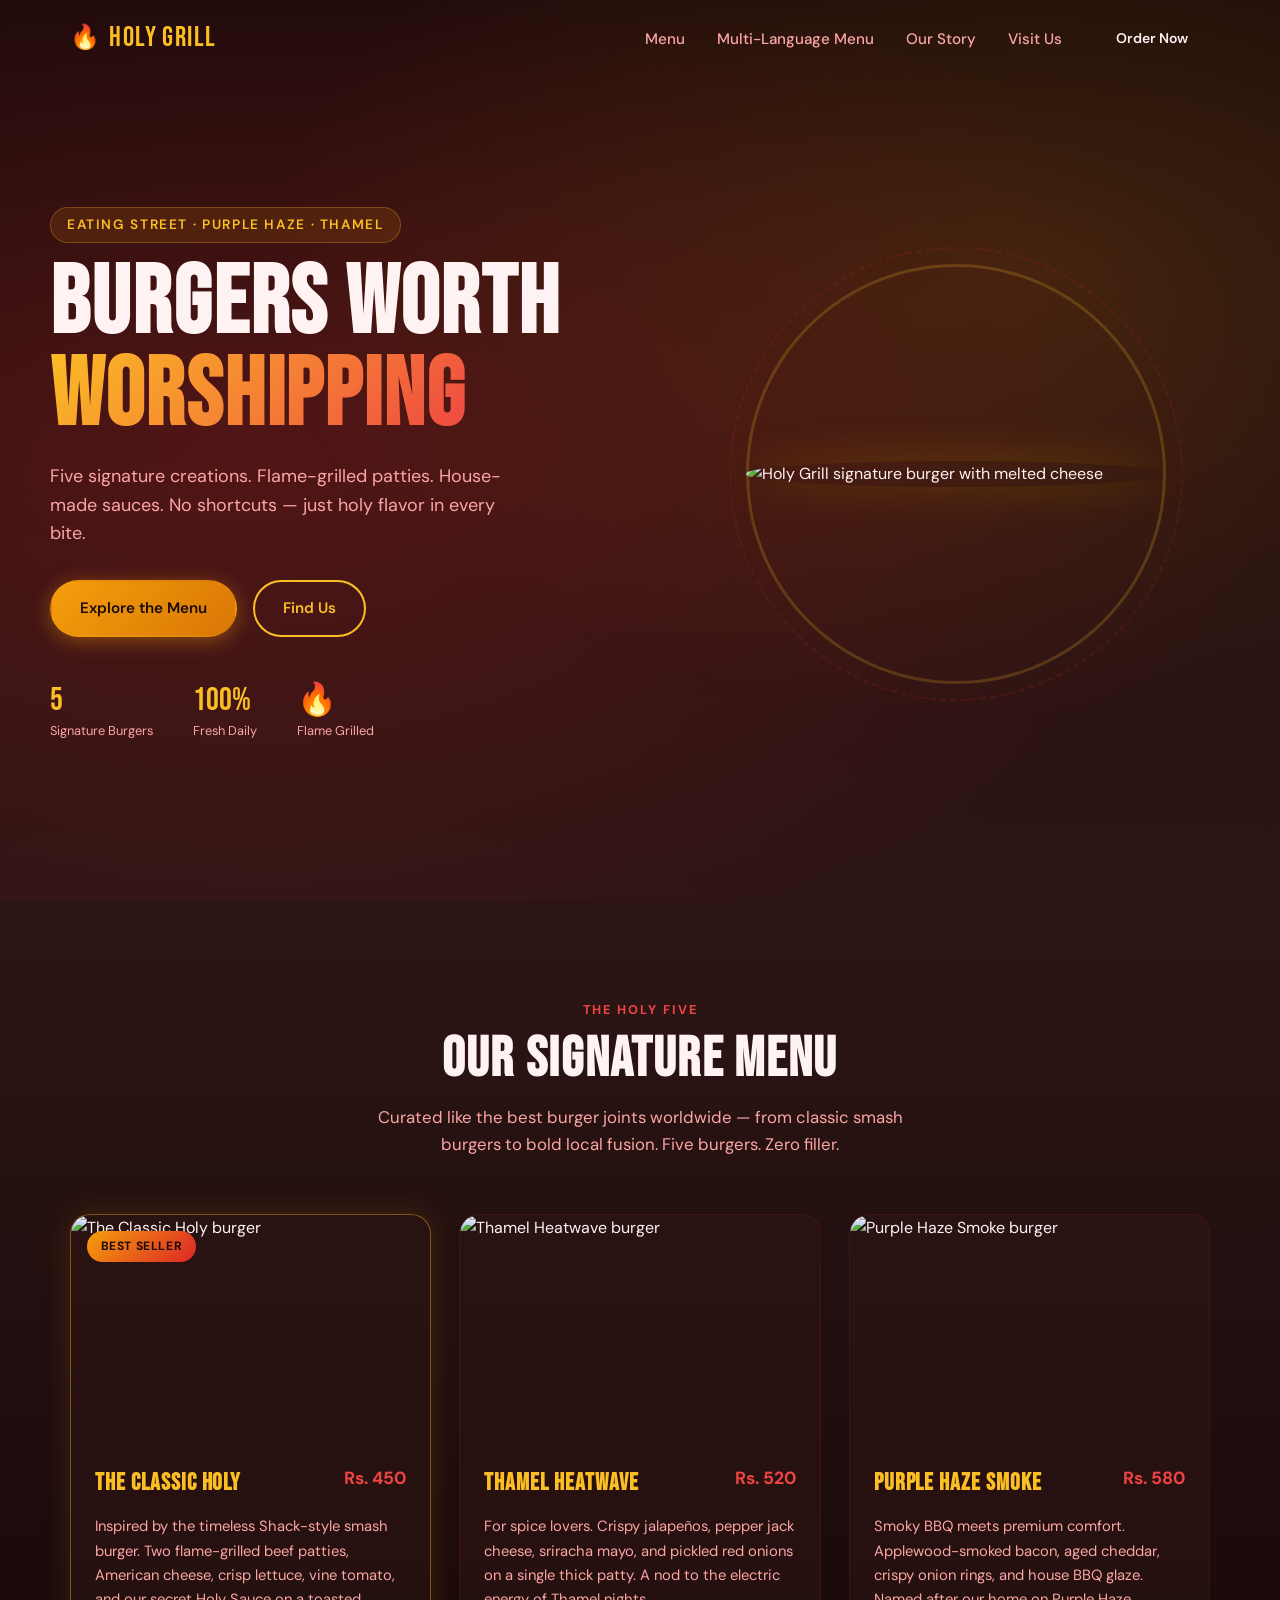
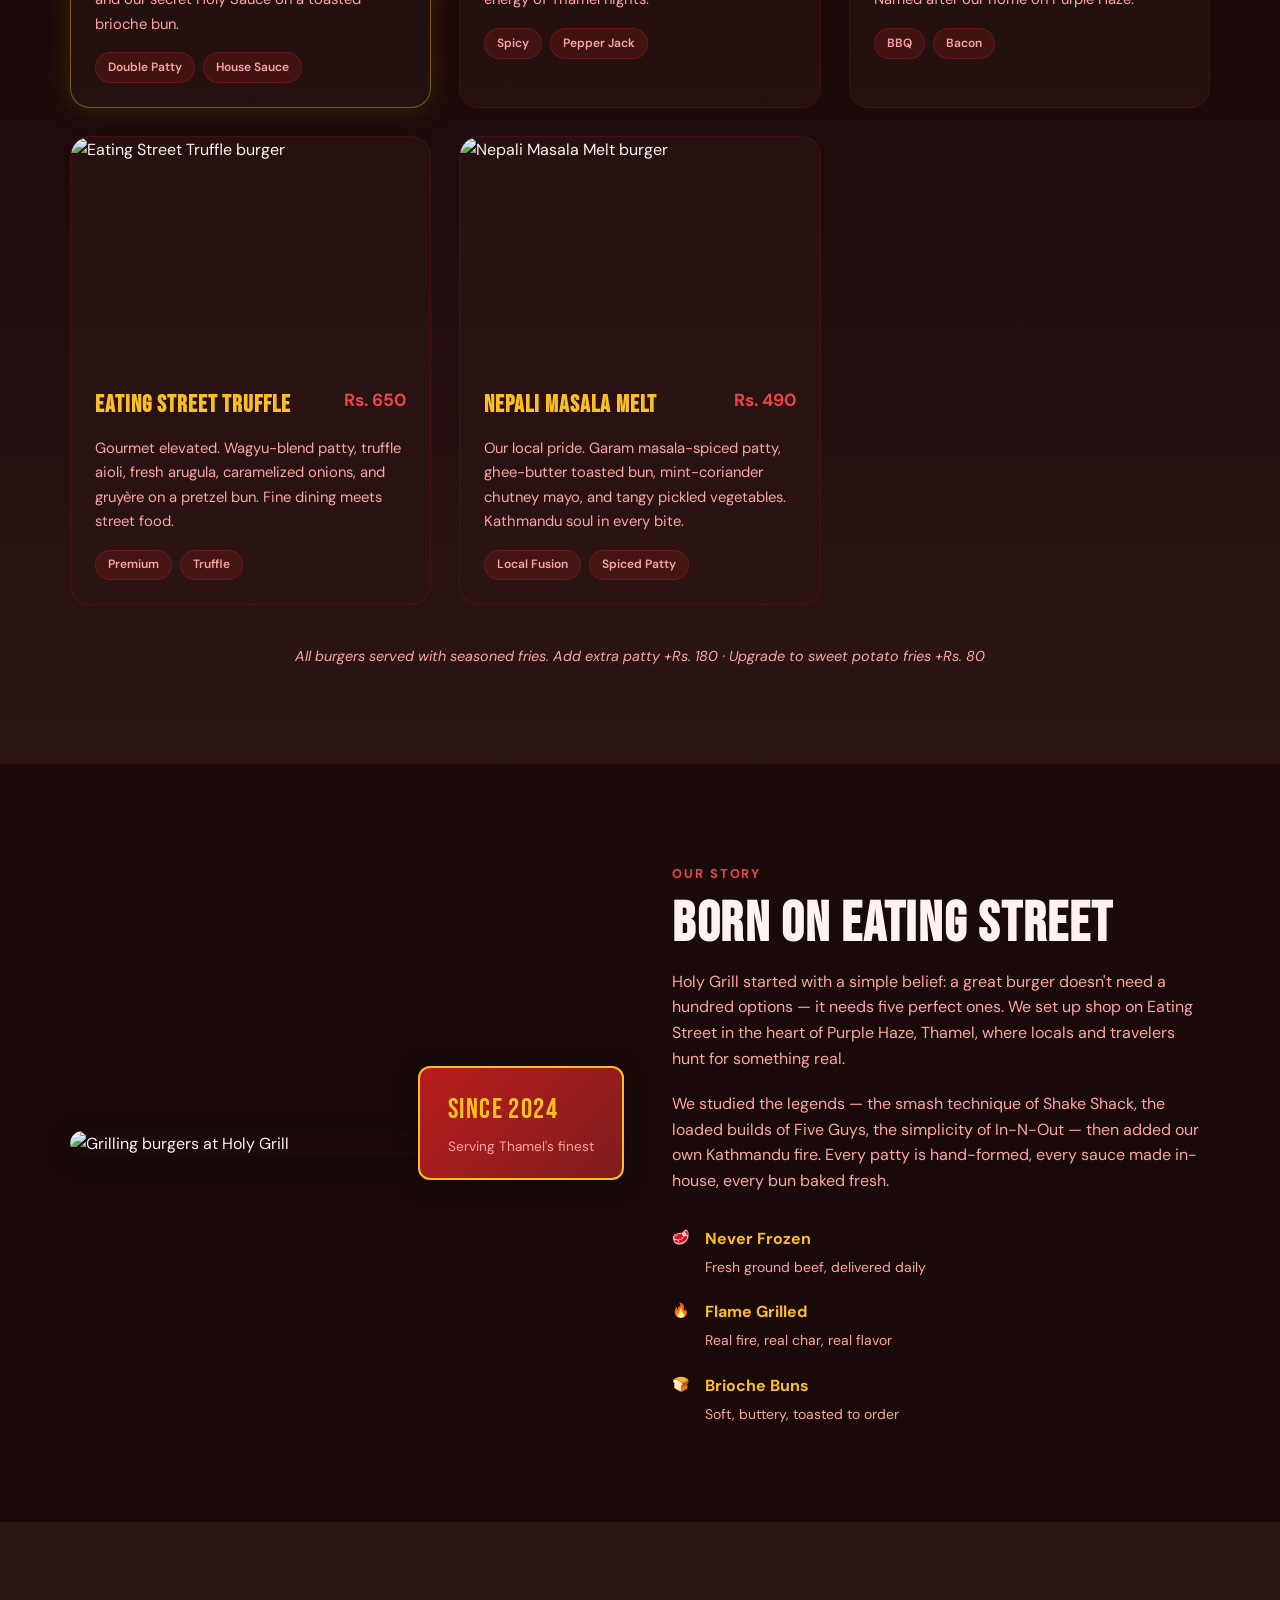
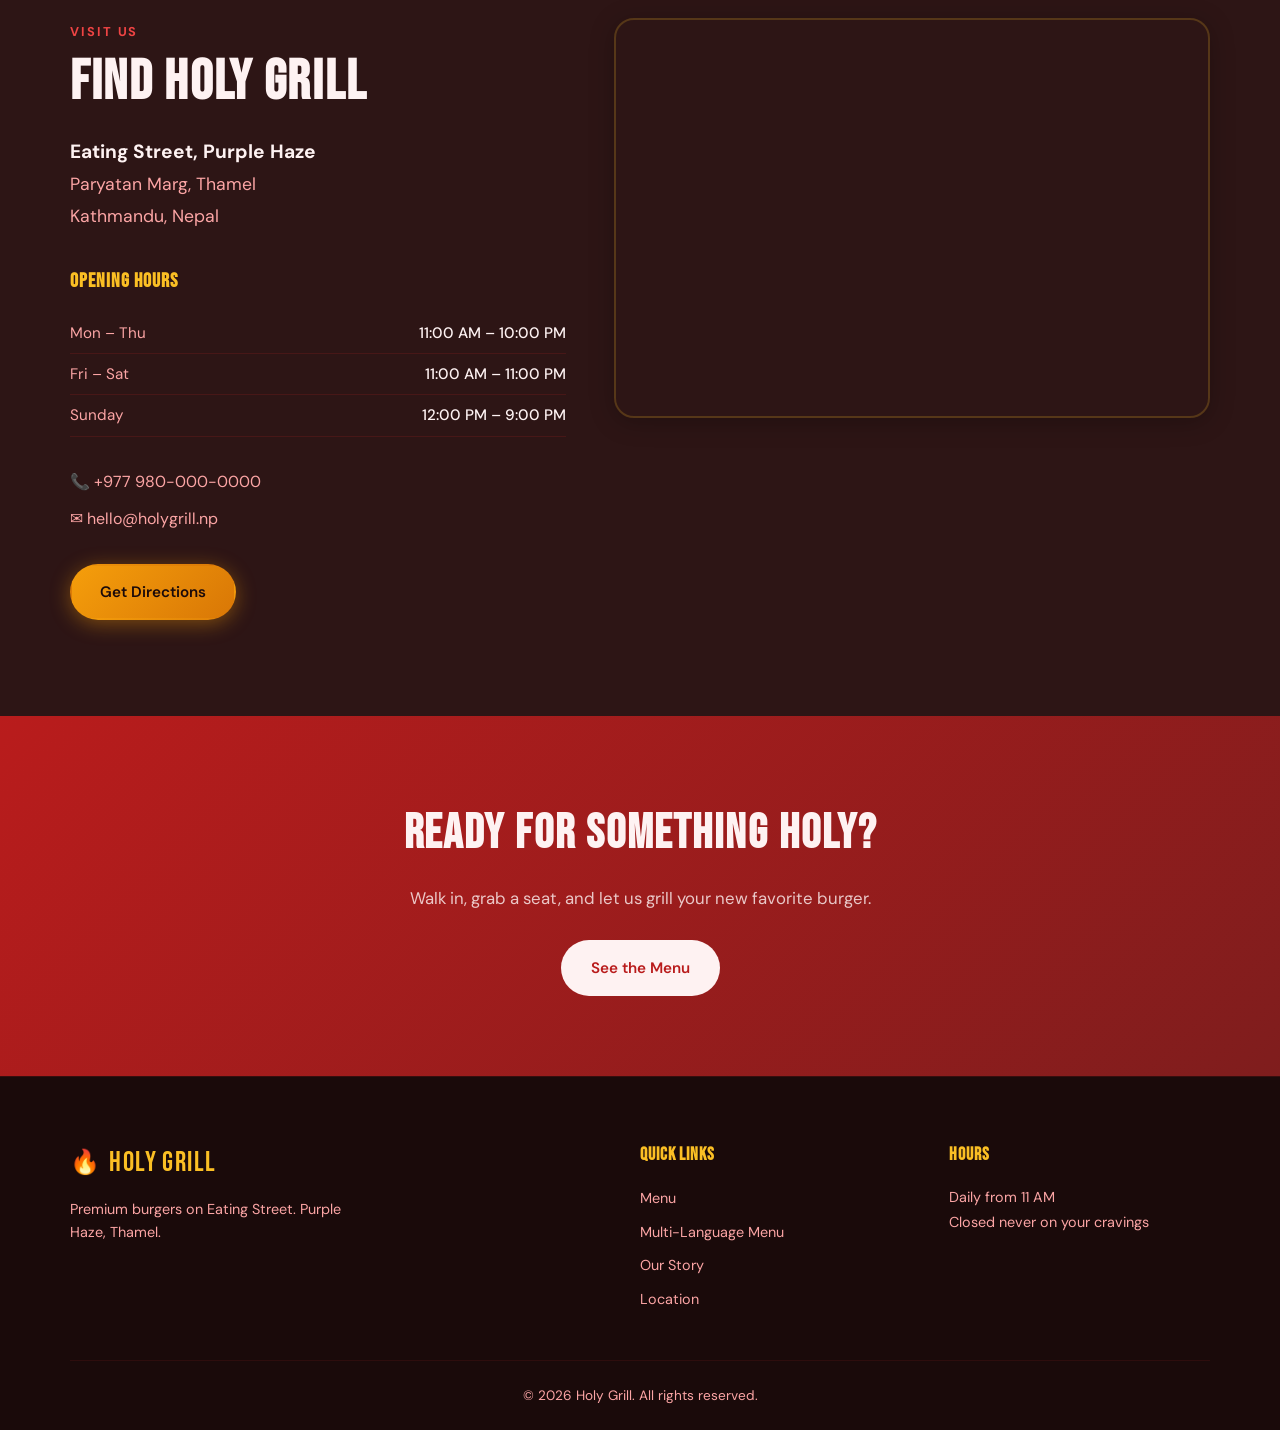
==== index.html @ 05358930 "Add Holy Grill restaurant website with multi-language menu. Single-page site for the Thamel burger r" ====
<!DOCTYPE html>
<html lang="en">
<head>
  <meta charset="UTF-8">
  <meta name="viewport" content="width=device-width, initial-scale=1.0">
  <meta name="description" content="Holy Grill — Premium burgers on Eating Street, Purple Haze, Thamel. Five signature burgers, flame-grilled to perfection.">
  <title>Holy Grill | Burgers Worth Worshipping</title>
  <link rel="preconnect" href="https://fonts.googleapis.com">
  <link rel="preconnect" href="https://fonts.gstatic.com" crossorigin>
  <link href="https://fonts.googleapis.com/css2?family=Bebas+Neue&family=DM+Sans:ital,opsz,wght@0,9..40,400;0,9..40,500;0,9..40,600;0,9..40,700;1,9..40,400&display=swap" rel="stylesheet">
  <link rel="stylesheet" href="styles.css">
</head>
<body>
  <header class="header" id="header">
    <nav class="nav container">
      <a href="#" class="logo">
        <span class="logo-icon">🔥</span>
        <span class="logo-text">Holy Grill</span>
      </a>
      <button class="nav-toggle" aria-label="Toggle menu" aria-expanded="false">
        <span></span>
        <span></span>
        <span></span>
      </button>
      <ul class="nav-links">
        <li><a href="#menu">Menu</a></li>
        <li><a href="multilang-menu.html">Multi-Language Menu</a></li>
        <li><a href="#about">Our Story</a></li>
        <li><a href="#location">Visit Us</a></li>
        <li><a href="#menu" class="btn btn-sm">Order Now</a></li>
      </ul>
    </nav>
  </header>

  <main>
    <section class="hero">
      <div class="hero-bg"></div>
      <div class="hero-content container">
        <p class="hero-tag">Eating Street · Purple Haze · Thamel</p>
        <h1 class="hero-title">
          Burgers Worth<br>
          <span class="hero-accent">Worshipping</span>
        </h1>
        <p class="hero-desc">
          Five signature creations. Flame-grilled patties. House-made sauces.
          No shortcuts — just holy flavor in every bite.
        </p>
        <div class="hero-actions">
          <a href="#menu" class="btn btn-primary">Explore the Menu</a>
          <a href="#location" class="btn btn-outline">Find Us</a>
        </div>
        <div class="hero-stats">
          <div class="stat">
            <span class="stat-num">5</span>
            <span class="stat-label">Signature Burgers</span>
          </div>
          <div class="stat">
            <span class="stat-num">100%</span>
            <span class="stat-label">Fresh Daily</span>
          </div>
          <div class="stat">
            <span class="stat-num">🔥</span>
            <span class="stat-label">Flame Grilled</span>
          </div>
        </div>
      </div>
      <div class="hero-visual">
        <div class="hero-burger-ring"></div>
        <img
          src="https://images.unsplash.com/photo-1568901346375-23c9450c58cd?w=800&q=80"
          alt="Holy Grill signature burger with melted cheese"
          class="hero-image"
          loading="eager"
        >
      </div>
    </section>

    <section class="menu" id="menu">
      <div class="container">
        <div class="section-header">
          <span class="section-tag">The Holy Five</span>
          <h2 class="section-title">Our Signature Menu</h2>
          <p class="section-desc">
            Curated like the best burger joints worldwide — from classic smash burgers
            to bold local fusion. Five burgers. Zero filler.
          </p>
        </div>

        <div class="menu-grid">
          <article class="menu-card featured" data-aos>
            <div class="menu-card-badge">Best Seller</div>
            <div class="menu-card-image">
              <img src="https://images.unsplash.com/photo-1550547660-d9450f859349?w=600&q=80" alt="The Classic Holy burger">
            </div>
            <div class="menu-card-body">
              <div class="menu-card-header">
                <h3>The Classic Holy</h3>
                <span class="price">Rs. 450</span>
              </div>
              <p class="menu-card-desc">
                Inspired by the timeless Shack-style smash burger. Two flame-grilled beef
                patties, American cheese, crisp lettuce, vine tomato, and our secret
                Holy Sauce on a toasted brioche bun.
              </p>
              <ul class="menu-tags">
                <li>Double Patty</li>
                <li>House Sauce</li>
              </ul>
            </div>
          </article>

          <article class="menu-card" data-aos>
            <div class="menu-card-image">
              <img src="https://images.unsplash.com/photo-1606755962773-d324e0a13086?w=600&q=80" alt="Thamel Heatwave burger">
            </div>
            <div class="menu-card-body">
              <div class="menu-card-header">
                <h3>Thamel Heatwave</h3>
                <span class="price">Rs. 520</span>
              </div>
              <p class="menu-card-desc">
                For spice lovers. Crispy jalapeños, pepper jack cheese, sriracha mayo,
                and pickled red onions on a single thick patty. A nod to the electric
                energy of Thamel nights.
              </p>
              <ul class="menu-tags">
                <li>Spicy</li>
                <li>Pepper Jack</li>
              </ul>
            </div>
          </article>

          <article class="menu-card" data-aos>
            <div class="menu-card-image">
              <img src="https://images.unsplash.com/photo-1586816001966-79b736744398?w=600&q=80" alt="Purple Haze Smoke burger">
            </div>
            <div class="menu-card-body">
              <div class="menu-card-header">
                <h3>Purple Haze Smoke</h3>
                <span class="price">Rs. 580</span>
              </div>
              <p class="menu-card-desc">
                Smoky BBQ meets premium comfort. Applewood-smoked bacon, aged cheddar,
                crispy onion rings, and house BBQ glaze. Named after our home on Purple Haze.
              </p>
              <ul class="menu-tags">
                <li>BBQ</li>
                <li>Bacon</li>
              </ul>
            </div>
          </article>

          <article class="menu-card" data-aos>
            <div class="menu-card-image">
              <img src="https://images.unsplash.com/photo-1565299624946-b28f40a0ae38?w=600&q=80" alt="Eating Street Truffle burger">
            </div>
            <div class="menu-card-body">
              <div class="menu-card-header">
                <h3>Eating Street Truffle</h3>
                <span class="price">Rs. 650</span>
              </div>
              <p class="menu-card-desc">
                Gourmet elevated. Wagyu-blend patty, truffle aioli, fresh arugula,
                caramelized onions, and gruyère on a pretzel bun. Fine dining meets street food.
              </p>
              <ul class="menu-tags">
                <li>Premium</li>
                <li>Truffle</li>
              </ul>
            </div>
          </article>

          <article class="menu-card" data-aos>
            <div class="menu-card-image">
              <img src="https://images.unsplash.com/photo-1586190848861-99aa4a171e90?w=600&q=80" alt="Nepali Masala Melt burger">
            </div>
            <div class="menu-card-body">
              <div class="menu-card-header">
                <h3>Nepali Masala Melt</h3>
                <span class="price">Rs. 490</span>
              </div>
              <p class="menu-card-desc">
                Our local pride. Garam masala-spiced patty, ghee-butter toasted bun,
                mint-coriander chutney mayo, and tangy pickled vegetables. Kathmandu soul in every bite.
              </p>
              <ul class="menu-tags">
                <li>Local Fusion</li>
                <li>Spiced Patty</li>
              </ul>
            </div>
          </article>
        </div>

        <p class="menu-note">
          All burgers served with seasoned fries. Add extra patty +Rs. 180 · Upgrade to sweet potato fries +Rs. 80
        </p>
      </div>
    </section>

    <section class="about" id="about">
      <div class="container about-grid">
        <div class="about-visual">
          <img
            src="https://images.unsplash.com/photo-1571091718767-18b5b1457add?w=700&q=80"
            alt="Grilling burgers at Holy Grill"
            class="about-image"
          >
          <div class="about-card">
            <span class="about-card-num">Since 2024</span>
            <span class="about-card-text">Serving Thamel's finest</span>
          </div>
        </div>
        <div class="about-content">
          <span class="section-tag">Our Story</span>
          <h2 class="section-title">Born on Eating Street</h2>
          <p>
            Holy Grill started with a simple belief: a great burger doesn't need a hundred options —
            it needs five perfect ones. We set up shop on Eating Street in the heart of Purple Haze,
            Thamel, where locals and travelers hunt for something real.
          </p>
          <p>
            We studied the legends — the smash technique of Shake Shack, the loaded builds of Five Guys,
            the simplicity of In-N-Out — then added our own Kathmandu fire. Every patty is hand-formed,
            every sauce made in-house, every bun baked fresh.
          </p>
          <ul class="about-features">
            <li>
              <span class="feature-icon">🥩</span>
              <div>
                <strong>Never Frozen</strong>
                <span>Fresh ground beef, delivered daily</span>
              </div>
            </li>
            <li>
              <span class="feature-icon">🔥</span>
              <div>
                <strong>Flame Grilled</strong>
                <span>Real fire, real char, real flavor</span>
              </div>
            </li>
            <li>
              <span class="feature-icon">🍞</span>
              <div>
                <strong>Brioche Buns</strong>
                <span>Soft, buttery, toasted to order</span>
              </div>
            </li>
          </ul>
        </div>
      </div>
    </section>

    <section class="location" id="location">
      <div class="container">
        <div class="location-grid">
          <div class="location-info">
            <span class="section-tag">Visit Us</span>
            <h2 class="section-title">Find Holy Grill</h2>
            <address class="address">
              <strong>Eating Street, Purple Haze</strong><br>
              Paryatan Marg, Thamel<br>
              Kathmandu, Nepal
            </address>

            <div class="hours">
              <h3>Opening Hours</h3>
              <dl class="hours-list">
                <div><dt>Mon – Thu</dt><dd>11:00 AM – 10:00 PM</dd></div>
                <div><dt>Fri – Sat</dt><dd>11:00 AM – 11:00 PM</dd></div>
                <div><dt>Sunday</dt><dd>12:00 PM – 9:00 PM</dd></div>
              </dl>
            </div>

            <div class="contact">
              <a href="tel:+9779800000000" class="contact-link">📞 +977 980-000-0000</a>
              <a href="mailto:hello@holygrill.np" class="contact-link">✉️ hello@holygrill.np</a>
            </div>

            <a
              href="https://www.google.com/maps/search/?api=1&query=Purple+Haze+Rock+Bar&query_place_id=ChIJB-JS5PwY6zkR4_zkxaiJvnA"
              target="_blank"
              rel="noopener noreferrer"
              class="btn btn-primary"
            >
              Get Directions
            </a>
          </div>

          <div class="location-map">
            <iframe
              title="Holy Grill at Purple Haze, Paryatan Marg, Thamel"
              src="https://www.google.com/maps/embed?pb=!1m18!1m12!1m3!1d3532.3276633630656!2d85.310526!3d27.714794!2m3!1f0!2f0!3f0!3m2!1i1024!2i768!4f13.1!3m3!1m2!1s0x39eb18fce452e207%3A0x70be89a8c5e4fce3!2sPurple%20Haze%20Rock%20Bar!5e0!3m2!1sen!2snp!4v1748956800000!5m2!1sen!2snp"
              width="100%"
              height="100%"
              style="border:0;"
              allowfullscreen=""
              loading="lazy"
              referrerpolicy="no-referrer-when-downgrade"
            ></iframe>
          </div>
        </div>
      </div>
    </section>

    <section class="cta">
      <div class="container cta-inner">
        <h2>Ready for something holy?</h2>
        <p>Walk in, grab a seat, and let us grill your new favorite burger.</p>
        <a href="#menu" class="btn btn-light">See the Menu</a>
      </div>
    </section>
  </main>

  <footer class="footer">
    <div class="container footer-grid">
      <div class="footer-brand">
        <a href="#" class="logo">
          <span class="logo-icon">🔥</span>
          <span class="logo-text">Holy Grill</span>
        </a>
        <p>Premium burgers on Eating Street. Purple Haze, Thamel.</p>
      </div>
      <div class="footer-links">
        <h4>Quick Links</h4>
        <ul>
          <li><a href="#menu">Menu</a></li>
          <li><a href="multilang-menu.html">Multi-Language Menu</a></li>
          <li><a href="#about">Our Story</a></li>
          <li><a href="#location">Location</a></li>
        </ul>
      </div>
      <div class="footer-hours">
        <h4>Hours</h4>
        <p>Daily from 11 AM<br>Closed never on your cravings</p>
      </div>
    </div>
    <div class="footer-bottom container">
      <p>&copy; 2026 Holy Grill. All rights reserved.</p>
    </div>
  </footer>

  <script src="script.js"></script>
</body>
</html>
---- styles.css ----
/* ===== Holy Grill — Yellow & Red Theme ===== */

:root {
  --yellow-50: #fffbeb;
  --yellow-100: #fef3c7;
  --yellow-200: #fde68a;
  --yellow-400: #fbbf24;
  --yellow-500: #f59e0b;
  --yellow-600: #d97706;

  --red-500: #ef4444;
  --red-600: #dc2626;
  --red-700: #b91c1c;
  --red-800: #991b1b;
  --red-900: #7f1d1d;

  --dark: #1a0a0a;
  --dark-soft: #2d1515;
  --text: #fef2f2;
  --text-muted: #fca5a5;

  --font-display: 'Bebas Neue', sans-serif;
  --font-body: 'DM Sans', system-ui, sans-serif;

  --radius: 12px;
  --radius-lg: 20px;
  --shadow: 0 4px 24px rgba(0, 0, 0, 0.25);
  --shadow-glow: 0 0 40px rgba(245, 158, 11, 0.3);
}

*,
*::before,
*::after {
  box-sizing: border-box;
  margin: 0;
  padding: 0;
}

html {
  scroll-behavior: smooth;
}

body {
  font-family: var(--font-body);
  background: var(--dark);
  color: var(--text);
  line-height: 1.6;
  overflow-x: hidden;
}

img {
  max-width: 100%;
  height: auto;
  display: block;
}

a {
  color: inherit;
  text-decoration: none;
}

ul {
  list-style: none;
}

.container {
  width: min(1140px, 92%);
  margin-inline: auto;
}

/* ===== Buttons ===== */

.btn {
  display: inline-flex;
  align-items: center;
  justify-content: center;
  padding: 0.875rem 1.75rem;
  font-family: var(--font-body);
  font-weight: 600;
  font-size: 0.95rem;
  border-radius: 50px;
  border: 2px solid transparent;
  cursor: pointer;
  transition: transform 0.2s, box-shadow 0.2s, background 0.2s;
}

.btn:hover {
  transform: translateY(-2px);
}

.btn-primary {
  background: linear-gradient(135deg, var(--yellow-500), var(--yellow-600));
  color: var(--dark);
  box-shadow: 0 4px 20px rgba(245, 158, 11, 0.4);
}

.btn-primary:hover {
  box-shadow: 0 6px 28px rgba(245, 158, 11, 0.55);
}

.btn-outline {
  background: transparent;
  border-color: var(--yellow-400);
  color: var(--yellow-400);
}

.btn-outline:hover {
  background: rgba(251, 191, 36, 0.1);
}

.btn-light {
  background: var(--text);
  color: var(--red-700);
}

.btn-sm {
  padding: 0.5rem 1.25rem;
  font-size: 0.875rem;
}

/* ===== Header ===== */

.header {
  position: fixed;
  top: 0;
  left: 0;
  right: 0;
  z-index: 1000;
  padding: 1rem 0;
  transition: background 0.3s, box-shadow 0.3s, padding 0.3s;
}

.header.scrolled {
  background: rgba(26, 10, 10, 0.95);
  backdrop-filter: blur(12px);
  box-shadow: 0 2px 20px rgba(0, 0, 0, 0.3);
  padding: 0.65rem 0;
}

.nav {
  display: flex;
  align-items: center;
  justify-content: space-between;
}

.logo {
  display: flex;
  align-items: center;
  gap: 0.5rem;
  font-family: var(--font-display);
  font-size: 1.75rem;
  letter-spacing: 0.05em;
  color: var(--yellow-400);
}

.logo-icon {
  font-size: 1.5rem;
}

.nav-links {
  display: flex;
  align-items: center;
  gap: 2rem;
}

.nav-links a:not(.btn) {
  font-weight: 500;
  font-size: 0.95rem;
  color: var(--text-muted);
  transition: color 0.2s;
}

.nav-links a:not(.btn):hover {
  color: var(--yellow-400);
}

.nav-toggle {
  display: none;
  flex-direction: column;
  gap: 5px;
  background: none;
  border: none;
  cursor: pointer;
  padding: 4px;
}

.nav-toggle span {
  display: block;
  width: 24px;
  height: 2px;
  background: var(--yellow-400);
  transition: transform 0.3s, opacity 0.3s;
}

.nav-toggle.active span:nth-child(1) {
  transform: translateY(7px) rotate(45deg);
}

.nav-toggle.active span:nth-child(2) {
  opacity: 0;
}

.nav-toggle.active span:nth-child(3) {
  transform: translateY(-7px) rotate(-45deg);
}

/* ===== Hero ===== */

.hero {
  position: relative;
  min-height: 100vh;
  display: grid;
  grid-template-columns: 1fr 1fr;
  align-items: center;
  gap: 2rem;
  padding: 7rem 0 4rem;
  overflow: hidden;
}

.hero-bg {
  position: absolute;
  inset: 0;
  background:
    radial-gradient(ellipse 80% 60% at 20% 50%, rgba(220, 38, 38, 0.25), transparent),
    radial-gradient(ellipse 60% 50% at 80% 30%, rgba(245, 158, 11, 0.15), transparent),
    linear-gradient(180deg, var(--dark) 0%, var(--dark-soft) 100%);
  z-index: -1;
}

.hero-content {
  padding-left: 4%;
}

.hero-tag {
  display: inline-block;
  font-size: 0.85rem;
  font-weight: 600;
  letter-spacing: 0.12em;
  text-transform: uppercase;
  color: var(--yellow-400);
  margin-bottom: 1rem;
  padding: 0.4rem 1rem;
  background: rgba(245, 158, 11, 0.12);
  border-radius: 50px;
  border: 1px solid rgba(251, 191, 36, 0.25);
}

.hero-title {
  font-family: var(--font-display);
  font-size: clamp(3.5rem, 8vw, 6rem);
  line-height: 0.95;
  letter-spacing: 0.02em;
  margin-bottom: 1.25rem;
}

.hero-accent {
  background: linear-gradient(135deg, var(--yellow-400), var(--red-500));
  -webkit-background-clip: text;
  -webkit-text-fill-color: transparent;
  background-clip: text;
}

.hero-desc {
  font-size: 1.125rem;
  color: var(--text-muted);
  max-width: 480px;
  margin-bottom: 2rem;
}

.hero-actions {
  display: flex;
  flex-wrap: wrap;
  gap: 1rem;
  margin-bottom: 3rem;
}

.hero-stats {
  display: flex;
  gap: 2.5rem;
}

.stat {
  display: flex;
  flex-direction: column;
}

.stat-num {
  font-family: var(--font-display);
  font-size: 2rem;
  color: var(--yellow-400);
  line-height: 1;
}

.stat-label {
  font-size: 0.8rem;
  color: var(--text-muted);
  margin-top: 0.25rem;
}

.hero-visual {
  position: relative;
  display: flex;
  justify-content: center;
  align-items: center;
  padding-right: 4%;
}

.hero-burger-ring {
  position: absolute;
  width: 420px;
  height: 420px;
  border-radius: 50%;
  border: 3px solid rgba(251, 191, 36, 0.2);
  animation: pulse-ring 3s ease-in-out infinite;
}

.hero-burger-ring::before {
  content: '';
  position: absolute;
  inset: -20px;
  border-radius: 50%;
  border: 2px dashed rgba(220, 38, 38, 0.15);
  animation: spin 20s linear infinite;
}

@keyframes pulse-ring {
  0%, 100% { transform: scale(1); opacity: 1; }
  50% { transform: scale(1.05); opacity: 0.7; }
}

@keyframes spin {
  to { transform: rotate(360deg); }
}

.hero-image {
  width: min(420px, 90%);
  border-radius: 50%;
  box-shadow: var(--shadow-glow), var(--shadow);
  animation: float 4s ease-in-out infinite;
}

@keyframes float {
  0%, 100% { transform: translateY(0); }
  50% { transform: translateY(-12px); }
}

/* ===== Section Shared ===== */

.section-tag {
  display: inline-block;
  font-size: 0.8rem;
  font-weight: 700;
  letter-spacing: 0.15em;
  text-transform: uppercase;
  color: var(--red-500);
  margin-bottom: 0.75rem;
}

.section-title {
  font-family: var(--font-display);
  font-size: clamp(2.5rem, 5vw, 3.5rem);
  letter-spacing: 0.03em;
  line-height: 1;
  margin-bottom: 1rem;
}

.section-desc {
  color: var(--text-muted);
  max-width: 560px;
  font-size: 1.05rem;
}

.section-header {
  text-align: center;
  margin-bottom: 3.5rem;
}

.section-header .section-desc {
  margin-inline: auto;
}

/* ===== Menu ===== */

.menu {
  padding: 6rem 0;
  background:
    linear-gradient(180deg, var(--dark-soft) 0%, var(--dark) 50%, var(--dark-soft) 100%);
}

.menu-grid {
  display: grid;
  grid-template-columns: repeat(auto-fit, minmax(320px, 1fr));
  gap: 1.75rem;
}

.menu-card {
  position: relative;
  background: rgba(45, 21, 21, 0.6);
  border: 1px solid rgba(220, 38, 38, 0.15);
  border-radius: var(--radius-lg);
  overflow: hidden;
  transition: transform 0.3s, box-shadow 0.3s, border-color 0.3s;
  opacity: 0;
  transform: translateY(30px);
}

.menu-card.visible {
  opacity: 1;
  transform: translateY(0);
}

.menu-card:hover {
  transform: translateY(-6px);
  box-shadow: 0 12px 40px rgba(220, 38, 38, 0.2);
  border-color: rgba(251, 191, 36, 0.35);
}

.menu-card.featured {
  border-color: rgba(251, 191, 36, 0.4);
  box-shadow: 0 0 30px rgba(245, 158, 11, 0.15);
}

.menu-card-badge {
  position: absolute;
  top: 1rem;
  left: 1rem;
  z-index: 2;
  background: linear-gradient(135deg, var(--yellow-500), var(--red-600));
  color: var(--dark);
  font-size: 0.75rem;
  font-weight: 700;
  letter-spacing: 0.05em;
  text-transform: uppercase;
  padding: 0.35rem 0.85rem;
  border-radius: 50px;
}

.menu-card-image {
  aspect-ratio: 16 / 10;
  overflow: hidden;
}

.menu-card-image img {
  width: 100%;
  height: 100%;
  object-fit: cover;
  transition: transform 0.5s;
}

.menu-card:hover .menu-card-image img {
  transform: scale(1.08);
}

.menu-card-body {
  padding: 1.5rem;
}

.menu-card-header {
  display: flex;
  justify-content: space-between;
  align-items: flex-start;
  gap: 1rem;
  margin-bottom: 0.75rem;
}

.menu-card-header h3 {
  font-family: var(--font-display);
  font-size: 1.5rem;
  letter-spacing: 0.04em;
  color: var(--yellow-400);
}

.price {
  font-weight: 700;
  font-size: 1.1rem;
  color: var(--red-500);
  white-space: nowrap;
}

.menu-card-desc {
  font-size: 0.925rem;
  color: var(--text-muted);
  margin-bottom: 1rem;
  line-height: 1.65;
}

.menu-tags {
  display: flex;
  flex-wrap: wrap;
  gap: 0.5rem;
}

.menu-tags li {
  font-size: 0.75rem;
  font-weight: 600;
  padding: 0.3rem 0.75rem;
  background: rgba(220, 38, 38, 0.15);
  color: var(--text-muted);
  border-radius: 50px;
  border: 1px solid rgba(220, 38, 38, 0.25);
}

.menu-note {
  text-align: center;
  margin-top: 2.5rem;
  font-size: 0.9rem;
  color: var(--text-muted);
  font-style: italic;
}

/* ===== About ===== */

.about {
  padding: 6rem 0;
}

.about-grid {
  display: grid;
  grid-template-columns: 1fr 1fr;
  gap: 4rem;
  align-items: center;
}

.about-visual {
  position: relative;
}

.about-image {
  border-radius: var(--radius-lg);
  box-shadow: var(--shadow);
}

.about-card {
  position: absolute;
  bottom: -1.5rem;
  right: -1rem;
  background: linear-gradient(135deg, var(--red-700), var(--red-900));
  padding: 1.25rem 1.75rem;
  border-radius: var(--radius);
  border: 2px solid var(--yellow-400);
  box-shadow: var(--shadow);
}

.about-card-num {
  display: block;
  font-family: var(--font-display);
  font-size: 1.75rem;
  color: var(--yellow-400);
  letter-spacing: 0.05em;
}

.about-card-text {
  font-size: 0.85rem;
  color: var(--text-muted);
}

.about-content p {
  color: var(--text-muted);
  margin-bottom: 1.25rem;
}

.about-features {
  margin-top: 2rem;
  display: flex;
  flex-direction: column;
  gap: 1.25rem;
}

.about-features li {
  display: flex;
  align-items: flex-start;
  gap: 1rem;
}

.feature-icon {
  font-size: 1.75rem;
  flex-shrink: 0;
}

.about-features strong {
  display: block;
  color: var(--yellow-400);
  font-size: 1rem;
  margin-bottom: 0.15rem;
}

.about-features span {
  font-size: 0.875rem;
  color: var(--text-muted);
}

/* ===== Location ===== */

.location {
  padding: 6rem 0;
  background: var(--dark-soft);
}

.location-grid {
  display: grid;
  grid-template-columns: 1fr 1.2fr;
  gap: 3rem;
  align-items: start;
}

.address {
  font-style: normal;
  font-size: 1.1rem;
  line-height: 1.8;
  margin: 1.5rem 0 2rem;
  color: var(--text-muted);
}

.address strong {
  color: var(--text);
  font-size: 1.2rem;
}

.hours h3 {
  font-family: var(--font-display);
  font-size: 1.25rem;
  letter-spacing: 0.05em;
  color: var(--yellow-400);
  margin-bottom: 1rem;
}

.hours-list div {
  display: flex;
  justify-content: space-between;
  padding: 0.5rem 0;
  border-bottom: 1px solid rgba(220, 38, 38, 0.15);
  font-size: 0.95rem;
}

.hours-list dt {
  color: var(--text-muted);
}

.hours-list dd {
  color: var(--text);
  font-weight: 500;
}

.contact {
  display: flex;
  flex-direction: column;
  gap: 0.75rem;
  margin: 2rem 0;
}

.contact-link {
  color: var(--text-muted);
  transition: color 0.2s;
}

.contact-link:hover {
  color: var(--yellow-400);
}

.location-map {
  height: 400px;
  border-radius: var(--radius-lg);
  overflow: hidden;
  border: 2px solid rgba(251, 191, 36, 0.2);
  box-shadow: var(--shadow);
}

/* ===== CTA ===== */

.cta {
  padding: 5rem 0;
  background: linear-gradient(135deg, var(--red-700), var(--red-900));
  text-align: center;
}

.cta-inner h2 {
  font-family: var(--font-display);
  font-size: clamp(2rem, 4vw, 3rem);
  letter-spacing: 0.04em;
  margin-bottom: 0.75rem;
}

.cta-inner p {
  color: rgba(254, 242, 242, 0.8);
  margin-bottom: 1.75rem;
  font-size: 1.05rem;
}

/* ===== Footer ===== */

.footer {
  padding: 4rem 0 0;
  background: var(--dark);
  border-top: 1px solid rgba(220, 38, 38, 0.15);
}

.footer-grid {
  display: grid;
  grid-template-columns: 2fr 1fr 1fr;
  gap: 3rem;
  padding-bottom: 3rem;
}

.footer-brand p {
  color: var(--text-muted);
  font-size: 0.9rem;
  margin-top: 0.75rem;
  max-width: 280px;
}

.footer-links h4,
.footer-hours h4 {
  font-family: var(--font-display);
  font-size: 1.1rem;
  letter-spacing: 0.05em;
  color: var(--yellow-400);
  margin-bottom: 1rem;
}

.footer-links ul {
  display: flex;
  flex-direction: column;
  gap: 0.5rem;
}

.footer-links a {
  color: var(--text-muted);
  font-size: 0.9rem;
  transition: color 0.2s;
}

.footer-links a:hover {
  color: var(--yellow-400);
}

.footer-hours p {
  color: var(--text-muted);
  font-size: 0.9rem;
  line-height: 1.7;
}

.footer-bottom {
  padding: 1.5rem 0;
  border-top: 1px solid rgba(220, 38, 38, 0.1);
  text-align: center;
}

.footer-bottom p {
  font-size: 0.85rem;
  color: var(--text-muted);
}

/* ===== Responsive ===== */

@media (max-width: 968px) {
  .hero {
    grid-template-columns: 1fr;
    text-align: center;
    padding-top: 6rem;
    min-height: auto;
  }

  .hero-content {
    padding-left: 0;
    order: 1;
  }

  .hero-visual {
    order: 0;
    padding-right: 0;
    margin-bottom: 1rem;
  }

  .hero-desc {
    margin-inline: auto;
  }

  .hero-actions {
    justify-content: center;
  }

  .hero-stats {
    justify-content: center;
  }

  .about-grid,
  .location-grid {
    grid-template-columns: 1fr;
  }

  .about-visual {
    max-width: 500px;
    margin-inline: auto;
  }

  .footer-grid {
    grid-template-columns: 1fr;
    gap: 2rem;
  }
}

@media (max-width: 768px) {
  .nav-toggle {
    display: flex;
  }

  .nav-links {
    position: fixed;
    top: 0;
    right: -100%;
    width: min(300px, 85vw);
    height: 100vh;
    flex-direction: column;
    justify-content: center;
    align-items: center;
    gap: 2rem;
    background: rgba(26, 10, 10, 0.98);
    backdrop-filter: blur(12px);
    transition: right 0.3s ease;
    border-left: 1px solid rgba(220, 38, 38, 0.2);
  }

  .nav-links.open {
    right: 0;
  }

  .hero-burger-ring {
    width: 280px;
    height: 280px;
  }

  .hero-image {
    width: 260px;
  }

  .menu-grid {
    grid-template-columns: 1fr;
  }

  .location-map {
    height: 300px;
  }
}

/* ===== Multi-Language Menu Page ===== */

.multilang-page {
  padding-top: 5rem;
}

.multilang-hero {
  padding: 1.5rem 0 0;
}

.back-link {
  display: inline-flex;
  align-items: center;
  gap: 0.35rem;
  font-size: 0.9rem;
  font-weight: 500;
  color: var(--text-muted);
  transition: color 0.2s;
}

.back-link:hover {
  color: var(--yellow-400);
}

.multilang-menu-section {
  padding-top: 2rem;
}

.nav-links a.nav-active {
  color: var(--yellow-400);
}

.lang-selector-wrap {
  display: flex;
  flex-direction: column;
  align-items: center;
  gap: 0.65rem;
  margin-bottom: 3rem;
}

.lang-selector-wrap label {
  font-size: 0.85rem;
  font-weight: 600;
  letter-spacing: 0.06em;
  text-transform: uppercase;
  color: var(--text-muted);
}

.country-dropdown {
  position: relative;
  width: min(360px, 100%);
}

.country-trigger {
  display: flex;
  align-items: center;
  gap: 0.75rem;
  width: 100%;
  padding: 0.875rem 1.25rem;
  background: rgba(45, 21, 21, 0.8);
  border: 2px solid rgba(251, 191, 36, 0.35);
  border-radius: var(--radius);
  color: var(--text);
  font-family: var(--font-body);
  font-size: 1rem;
  font-weight: 600;
  cursor: pointer;
  transition: border-color 0.2s, box-shadow 0.2s;
}

.country-trigger:hover,
.country-dropdown.open .country-trigger {
  border-color: var(--yellow-400);
  box-shadow: 0 0 0 3px rgba(251, 191, 36, 0.15);
}

.country-trigger .country-flag {
  font-size: 1.5rem;
  line-height: 1;
}

.country-trigger .country-name {
  flex: 1;
  text-align: left;
}

.country-chevron {
  width: 10px;
  height: 10px;
  border-right: 2px solid var(--yellow-400);
  border-bottom: 2px solid var(--yellow-400);
  transform: rotate(45deg) translateY(-2px);
  transition: transform 0.2s;
}

.country-dropdown.open .country-chevron {
  transform: rotate(-135deg) translateY(2px);
}

.country-list {
  position: absolute;
  top: calc(100% + 0.5rem);
  left: 0;
  right: 0;
  max-height: 320px;
  overflow-y: auto;
  background: rgba(26, 10, 10, 0.98);
  border: 2px solid rgba(251, 191, 36, 0.25);
  border-radius: var(--radius);
  box-shadow: var(--shadow);
  z-index: 100;
  opacity: 0;
  visibility: hidden;
  transform: translateY(-8px);
  transition: opacity 0.2s, transform 0.2s, visibility 0.2s;
}

.country-dropdown.open .country-list {
  opacity: 1;
  visibility: visible;
  transform: translateY(0);
}

.country-option {
  display: flex;
  align-items: center;
  gap: 0.75rem;
  padding: 0.75rem 1.25rem;
  cursor: pointer;
  transition: background 0.15s;
  outline: none;
}

.country-option:hover,
.country-option:focus {
  background: rgba(220, 38, 38, 0.15);
}

.country-option.selected {
  background: rgba(245, 158, 11, 0.12);
}

.country-option.selected .country-name {
  color: var(--yellow-400);
}

.country-option .country-flag {
  font-size: 1.35rem;
  line-height: 1;
}

.country-option .country-name {
  font-weight: 500;
  font-size: 0.95rem;
}

[dir="rtl"] .country-trigger .country-name {
  text-align: right;
}

[dir="rtl"] .menu-card-header {
  flex-direction: row-reverse;
}

[dir="rtl"] .menu-tags {
  flex-direction: row-reverse;
}

#ml-menu-grid .menu-card {
  opacity: 1;
  transform: none;
  animation: ml-fade-in 0.35s ease;
}

@keyframes ml-fade-in {
  from {
    opacity: 0;
    transform: translateY(12px);
  }
  to {
    opacity: 1;
    transform: translateY(0);
  }
}

.country-list::-webkit-scrollbar {
  width: 6px;
}

.country-list::-webkit-scrollbar-thumb {
  background: rgba(251, 191, 36, 0.35);
  border-radius: 3px;
}
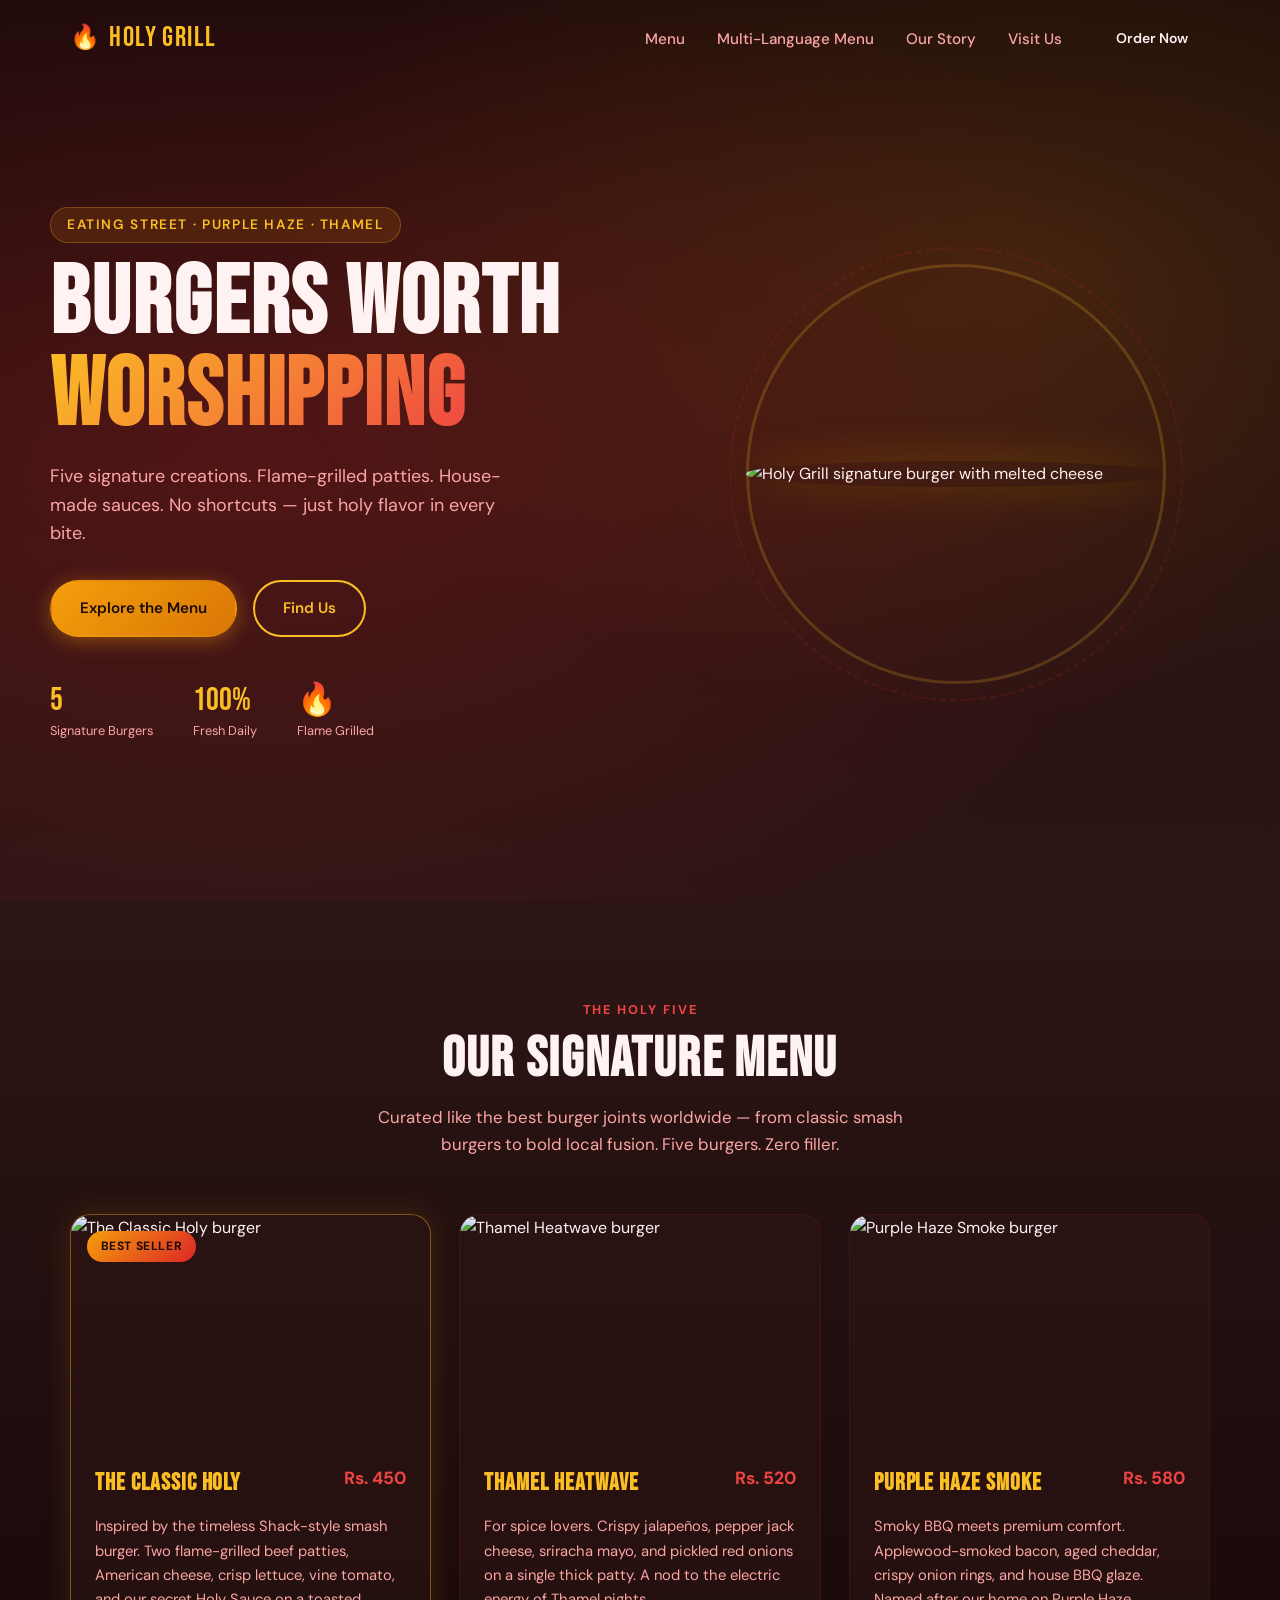
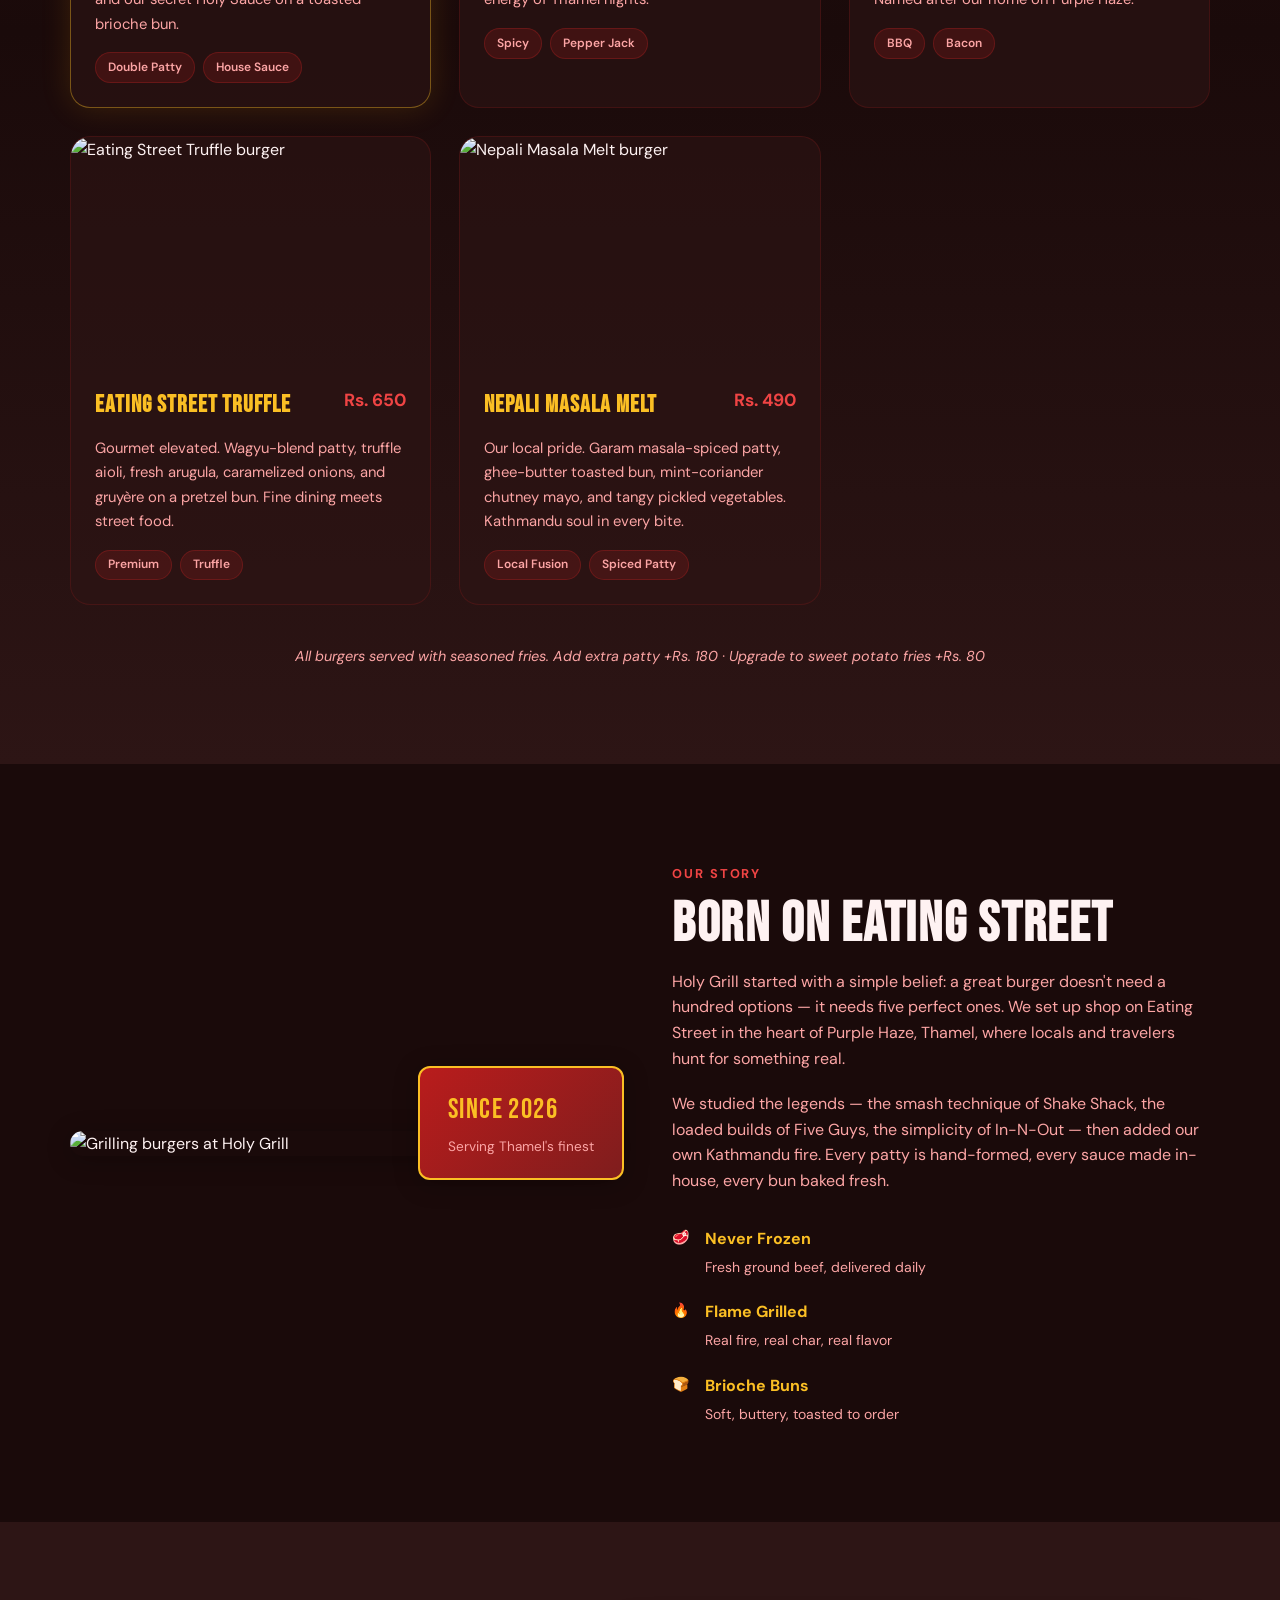
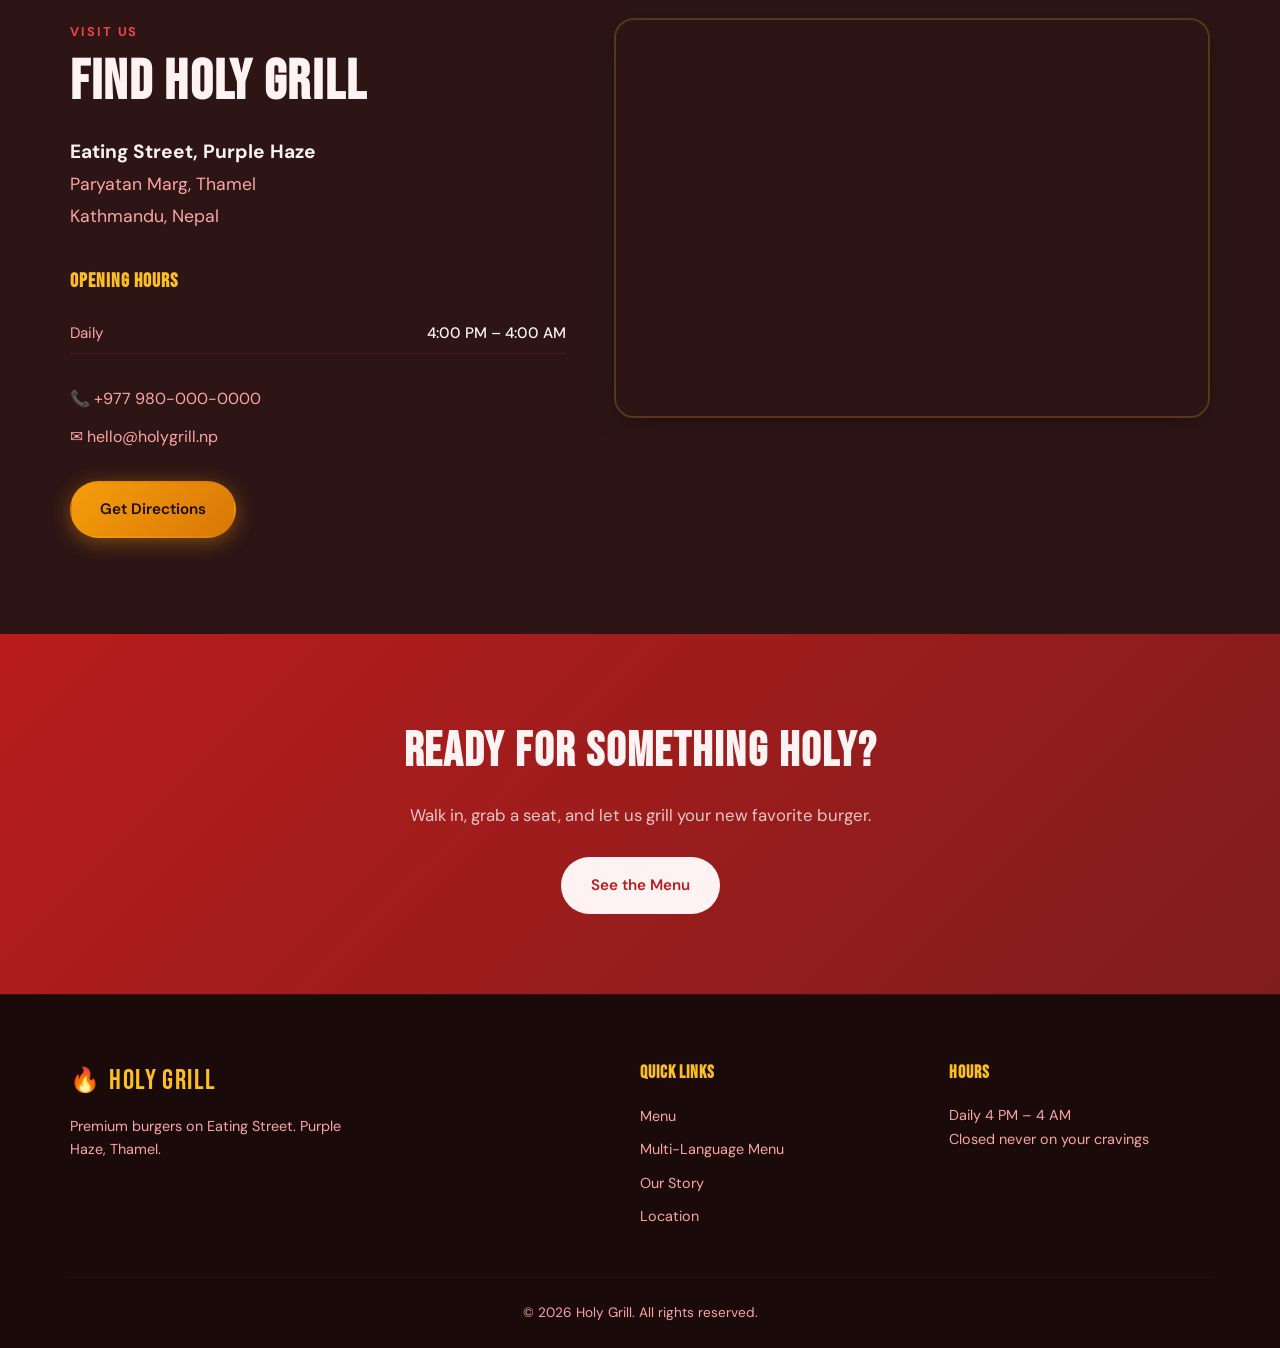
==== commit c60d5c40: "Update hours, founding year, and native country names with flag images. Co-authored-by: Cursor <curs" ====
--- a/index.html
+++ b/index.html
@@ -206,7 +206,7 @@
             class="about-image"
           >
           <div class="about-card">
-            <span class="about-card-num">Since 2024</span>
+            <span class="about-card-num">Since 2026</span>
             <span class="about-card-text">Serving Thamel's finest</span>
           </div>
         </div>
@@ -265,9 +265,7 @@
             <div class="hours">
               <h3>Opening Hours</h3>
               <dl class="hours-list">
-                <div><dt>Mon – Thu</dt><dd>11:00 AM – 10:00 PM</dd></div>
-                <div><dt>Fri – Sat</dt><dd>11:00 AM – 11:00 PM</dd></div>
-                <div><dt>Sunday</dt><dd>12:00 PM – 9:00 PM</dd></div>
+                <div><dt>Daily</dt><dd>4:00 PM – 4:00 AM</dd></div>
               </dl>
             </div>
 
@@ -331,7 +329,7 @@
       </div>
       <div class="footer-hours">
         <h4>Hours</h4>
-        <p>Daily from 11 AM<br>Closed never on your cravings</p>
+        <p>Daily 4 PM – 4 AM<br>Closed never on your cravings</p>
       </div>
     </div>
     <div class="footer-bottom container">
--- a/styles.css
+++ b/styles.css
@@ -918,9 +918,21 @@
   box-shadow: 0 0 0 3px rgba(251, 191, 36, 0.15);
 }
 
-.country-trigger .country-flag {
-  font-size: 1.5rem;
-  line-height: 1;
+.country-trigger .country-flag,
+.country-option .country-flag {
+  display: flex;
+  align-items: center;
+  flex-shrink: 0;
+  line-height: 0;
+}
+
+.country-flag-img {
+  display: block;
+  width: 28px;
+  height: 21px;
+  object-fit: cover;
+  border-radius: 3px;
+  box-shadow: 0 1px 3px rgba(0, 0, 0, 0.35);
 }
 
 .country-trigger .country-name {
@@ -988,11 +1000,6 @@
   color: var(--yellow-400);
 }
 
-.country-option .country-flag {
-  font-size: 1.35rem;
-  line-height: 1;
-}
-
 .country-option .country-name {
   font-weight: 500;
   font-size: 0.95rem;
